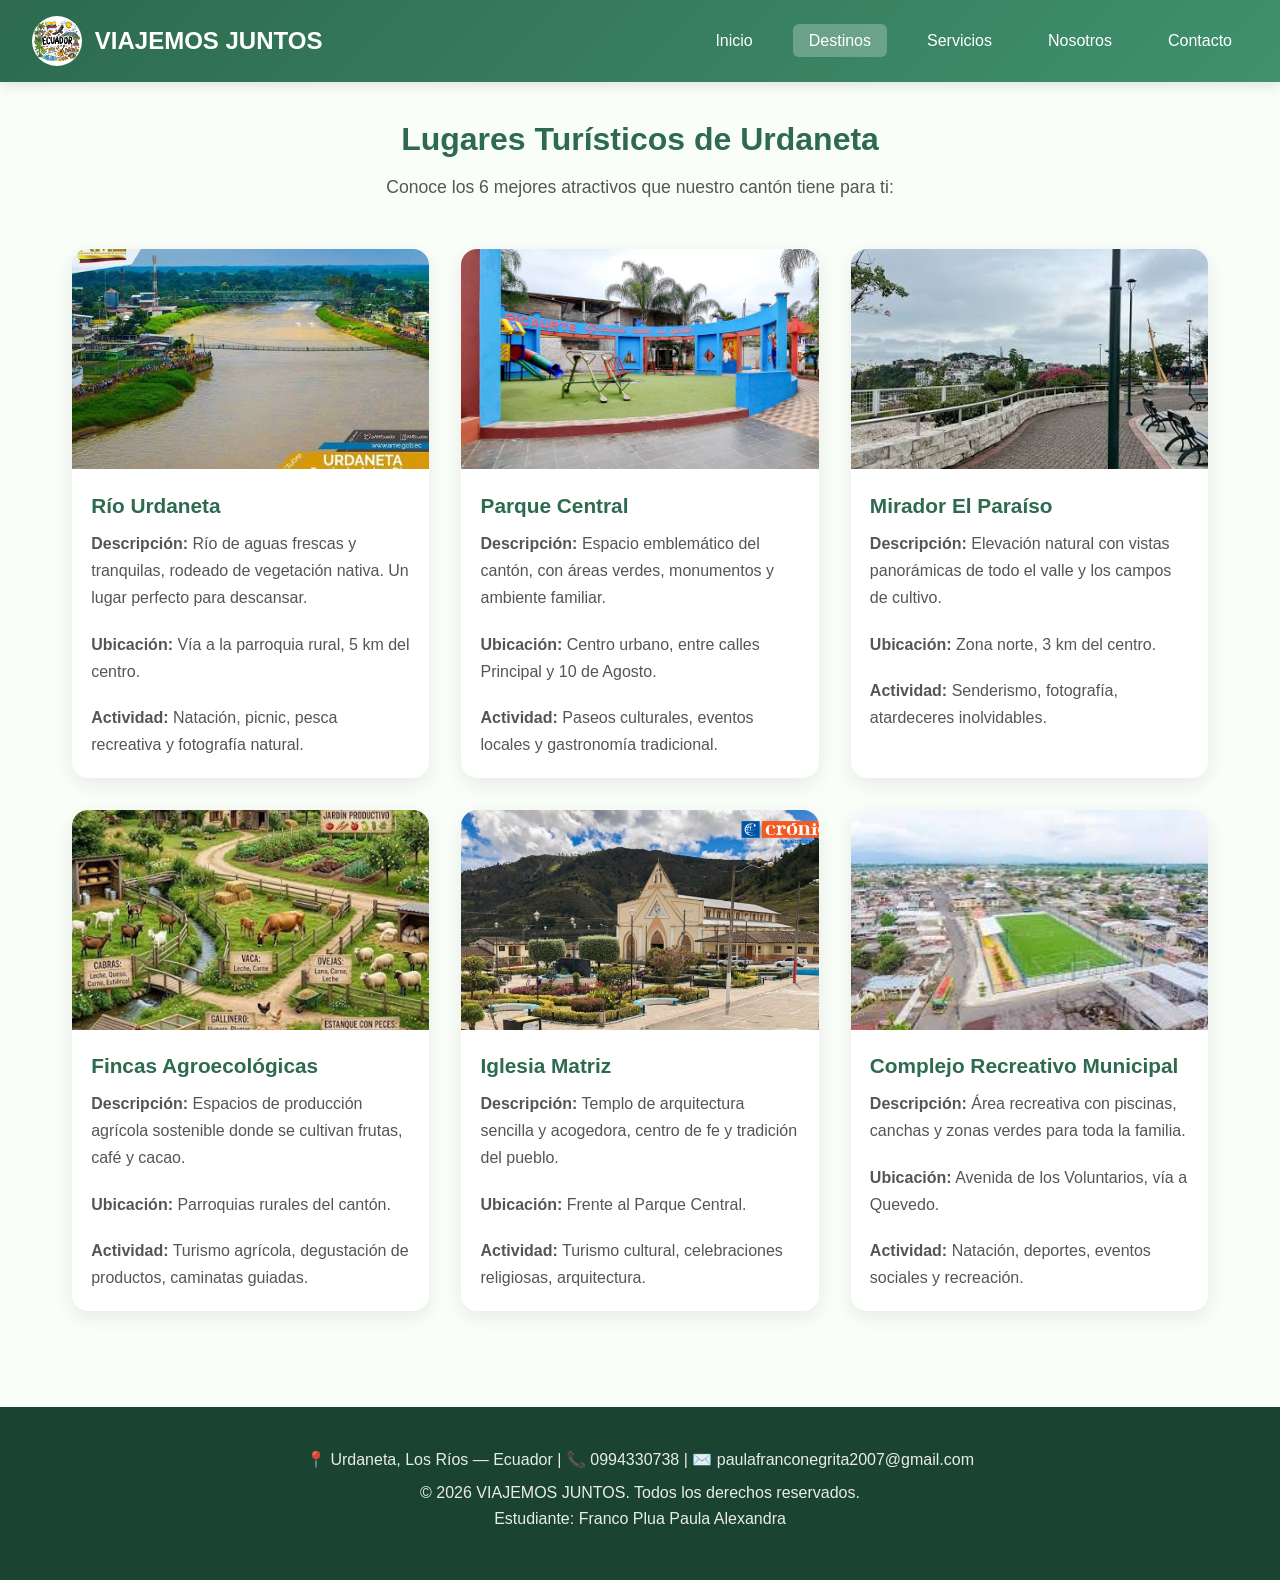
==== destinos.html @ ca6d3c32 "initial commit" ====
<!DOCTYPE html>
<html lang="es">
<head>
    <meta charset="UTF-8">
    <meta name="viewport" content="width=device-width, initial-scale=1.0">
    <title>VIAJEMOS JUNTOS | Destinos</title>
    <link rel="stylesheet" href="css/styles.css">
</head>
<body>
    <header>
        <div class="logo">
            <img src="img/ilustracion-dibujos-animados-sobre-viajes-cultura-ecuador_331981-101.avif" alt="Logo Descubre Urdaneta">
            <h1>VIAJEMOS JUNTOS</h1>
        </div>
        <nav>
            <ul class="menu">
                <li><a href="index.html">Inicio</a></li>
                <li><a href="destinos.html" class="activo">Destinos</a></li>
                <li><a href="servicios.html">Servicios</a></li>
                <li><a href="nosotros.html">Nosotros</a></li>
                <li><a href="contacto.html">Contacto</a></li>
            </ul>
        </nav>
    </header>

    <main class="contenedor">
        <h2 class="titulo-pagina">Lugares Turísticos de Urdaneta</h2>
        <p class="intro">Conoce los 6 mejores atractivos que nuestro cantón tiene para ti:</p>

        <div class="grid-tarjetas">
            <!-- Atractivo 1 -->
            <div class="tarjeta">
                <img src="img/Río Urdaneta.jpg" alt="Río Urdaneta">
                <h3>Río Urdaneta</h3>
                <p><strong>Descripción:</strong> Río de aguas frescas y tranquilas, rodeado de vegetación nativa. Un lugar perfecto para descansar.</p>
                <p><strong>Ubicación:</strong> Vía a la parroquia rural, 5 km del centro.</p>
                <p><strong>Actividad:</strong> Natación, picnic, pesca recreativa y fotografía natural.</p>
            </div>

            <!-- Atractivo 2 -->
            <div class="tarjeta">
                <img src="img/parque central.jpeg" alt="Parque Central">
                <h3> Parque Central</h3>
                <p><strong>Descripción:</strong> Espacio emblemático del cantón, con áreas verdes, monumentos y ambiente familiar.</p>
                <p><strong>Ubicación:</strong> Centro urbano, entre calles Principal y 10 de Agosto.</p>
                <p><strong>Actividad:</strong> Paseos culturales, eventos locales y gastronomía tradicional.</p>
            </div>

            <!-- Atractivo 3 -->
            <div class="tarjeta">
                <img src="img/Mirador El Paraíso.jpg" alt="Mirador El Paraíso">
                <h3>Mirador El Paraíso</h3>
                <p><strong>Descripción:</strong> Elevación natural con vistas panorámicas de todo el valle y los campos de cultivo.</p>
                <p><strong>Ubicación:</strong> Zona norte, 3 km del centro.</p>
                <p><strong>Actividad:</strong> Senderismo, fotografía, atardeceres inolvidables.</p>
            </div>

            <!-- Atractivo 4 -->
            <div class="tarjeta">
                <img src="img/Fincas Agroecológicas.jpg" alt="Fincas Agroecológicas">
                <h3>Fincas Agroecológicas</h3>
                <p><strong>Descripción:</strong> Espacios de producción agrícola sostenible donde se cultivan frutas, café y cacao.</p>
                <p><strong>Ubicación:</strong> Parroquias rurales del cantón.</p>
                <p><strong>Actividad:</strong> Turismo agrícola, degustación de productos, caminatas guiadas.</p>
            </div>

            <!-- Atractivo 5 -->
            <div class="tarjeta">
                <img src="img/Iglesia Matriz.webp" alt="Iglesia Matriz">
                <h3>Iglesia Matriz</h3>
                <p><strong>Descripción:</strong> Templo de arquitectura sencilla y acogedora, centro de fe y tradición del pueblo.</p>
                <p><strong>Ubicación:</strong> Frente al Parque Central.</p>
                <p><strong>Actividad:</strong> Turismo cultural, celebraciones religiosas, arquitectura.</p>
            </div>

            <!-- Atractivo 6 -->
            <div class="tarjeta">
                <img src="img/Complejo Recreativo Municipal.jpg" alt="Complejo Recreativo">
                <h3>Complejo Recreativo Municipal</h3>
                <p><strong>Descripción:</strong> Área recreativa con piscinas, canchas y zonas verdes para toda la familia.</p>
                <p><strong>Ubicación:</strong> Avenida de los Voluntarios, vía a Quevedo.</p>
                <p><strong>Actividad:</strong> Natación, deportes, eventos sociales y recreación.</p>
            </div>
        </div>
    </main>

    <footer>
        <p>📍 Urdaneta, Los Ríos — Ecuador | 📞 0994330738 | ✉️ paulafranconegrita2007@gmail.com</p>
        <p>&copy; 2026 VIAJEMOS JUNTOS. Todos los derechos reservados. <br>Estudiante: Franco Plua Paula Alexandra</p>
    </footer>
</body>
</html>
---- css/styles.css ----
/* ========== ESTILOS GENERALES ========== */
* {
    margin: 0;
    padding: 0;
    box-sizing: border-box;
}

body {
    font-family: 'Segoe UI', Tahoma, Geneva, Verdana, sans-serif;
    line-height: 1.6;
    color: #333;
    background-color: #f9fef9;
}

a {
    text-decoration: none;
    color: inherit;
}

ul {
    list-style: none;
}

img {
    max-width: 100%;
    height: auto;
    display: block;
}

.contenedor {
    max-width: 1200px;
    margin: 0 auto;
    padding: 2rem 1rem;
}

.titulo-pagina {
    text-align: center;
    color: #2d6a4f;
    font-size: 2rem;
    margin-bottom: 0.5rem;
}

.intro {
    text-align: center;
    color: #555;
    margin-bottom: 2rem;
    font-size: 1.1rem;
}

/* ========== HEADER Y MENÚ ========== */
header {
    background: linear-gradient(135deg, #2d6a4f 0%, #40916c 100%);
    color: white;
    padding: 1rem 2rem;
    display: flex;
    justify-content: space-between;
    align-items: center;
    flex-wrap: wrap;
    box-shadow: 0 4px 12px rgba(0,0,0,0.1);
}

.logo {
    display: flex;
    align-items: center;
    gap: 0.8rem;
}

.logo img {
    width: 50px;
    height: 50px;
    border-radius: 50%;
    object-fit: cover;
}

.logo h1 {
    font-size: 1.5rem;
    font-weight: 700;
}

.menu {
    display: flex;
    gap: 1.5rem;
    flex-wrap: wrap;
}

.menu a {
    padding: 0.5rem 1rem;
    border-radius: 6px;
    transition: all 0.3s ease;
    font-weight: 500;
}

.menu a:hover, .menu a.activo {
    background-color: rgba(255,255,255,0.25);
    color: #fff;
}

/* ========== HERO SECTION ========== */
.hero {
    position: relative;
    height: 500px;
    overflow: hidden;
}

.hero img {
    width: 100%;
    height: 100%;
    object-fit: cover;
}

.hero-texto {
    position: absolute;
    top: 50%;
    left: 50%;
    transform: translate(-50%, -50%);
    background: rgba(0,0,0,0.6);
    color: white;
    padding: 2.5rem;
    border-radius: 16px;
    text-align: center;
    max-width: 600px;
    width: 90%;
}

.hero-texto h2 {
    font-size: 2rem;
    margin-bottom: 1rem;
    color: #b7e4c7;
}

.btn {
    display: inline-block;
    margin-top: 1.2rem;
    padding: 0.9rem 2rem;
    background-color: #52b788;
    color: white;
    border-radius: 30px;
    font-weight: bold;
    font-size: 1.1rem;
    transition: all 0.3s ease;
    border: none;
    cursor: pointer;
}

.btn:hover {
    background-color: #40916c;
    transform: translateY(-3px);
    box-shadow: 0 6px 16px rgba(0,0,0,0.2);
}

/* ========== DESCRIPCIÓN ========== */
.descripcion {
    max-width: 900px;
    margin: 3rem auto;
    text-align: center;
    padding: 0 1.5rem;
}

.descripcion h2 {
    color: #2d6a4f;
    font-size: 1.8rem;
    margin-bottom: 1rem;
}

.descripcion p {
    font-size: 1.1rem;
    color: #555;
    line-height: 1.8;
}

/* ========== GRID DE TARJETAS (DESTINOS Y DESTACADOS) ========== */
.destacados h2 {
    text-align: center;
    color: #2d6a4f;
    font-size: 2rem;
    margin-bottom: 2rem;
}

.grid-tarjetas {
    display: grid;
    grid-template-columns: repeat(auto-fit, minmax(320px, 1fr));
    gap: 2rem;
    padding: 1rem;
}

.tarjeta {
    background: white;
    border-radius: 16px;
    overflow: hidden;
    box-shadow: 0 6px 20px rgba(0,0,0,0.08);
    transition: transform 0.3s ease, box-shadow 0.3s ease;
}

.tarjeta:hover {
    transform: translateY(-8px);
    box-shadow: 0 12px 30px rgba(0,0,0,0.12);
}

.tarjeta img {
    width: 100%;
    height: 220px;
    object-fit: cover;
}

.tarjeta h3 {
    color: #2d6a4f;
    padding: 1.2rem 1.2rem 0.5rem;
    font-size: 1.3rem;
}

.tarjeta p {
    padding: 0 1.2rem 1.2rem;
    color: #555;
    line-height: 1.7;
}

/* ========== SERVICIOS ========== */
.grid-servicios {
    display: grid;
    grid-template-columns: repeat(auto-fit, minmax(280px, 1fr));
    gap: 2rem;
}

.tarjeta-servicio {
    background: white;
    padding: 2rem;
    border-radius: 16px;
    box-shadow: 0 6px 20px rgba(0,0,0,0.08);
    text-align: center;
    transition: all 0.3s ease;
}

.tarjeta-servicio:hover {
    transform: scale(1.03);
    box-shadow: 0 12px 30px rgba(0,0,0,0.12);
}

.tarjeta-servicio.destacado {
    border: 3px solid #52b788;
    background: linear-gradient(135deg, #f0fff4 0%, #d8f3dc 100%);
}

.tarjeta-servicio h3 {
    color: #2d6a4f;
    font-size: 1.4rem;
    margin-bottom: 1rem;
}

.precio {
    font-size: 2rem;
    font-weight: bold;
    color: #2d6a4f;
    margin-top: 1.2rem;
}

.precio small {
    font-size: 1rem;
    color: #666;
    font-weight: normal;
}

/* ========== NOSOTROS ========== */
.nosotros-pagina h3 {
    color: #2d6a4f;
    font-size: 1.5rem;
    margin-bottom: 1rem;
}

.bloque-nosotros {
    background: white;
    padding: 2rem;
    border-radius: 16px;
    margin-bottom: 2rem;
    box-shadow: 0 4px 16px rgba(0,0,0,0.06);
}

.mision-vision {
    display: grid;
    grid-template-columns: 1fr 1fr;
    gap: 2rem;
    margin-bottom: 2rem;
}

.bloque {
    background: white;
    padding: 2rem;
    border-radius: 16px;
    box-shadow: 0 4px 16px rgba(0,0,0,0.06);
}

.valores li {
    padding: 0.5rem 0;
    font-size: 1.05rem;
    border-bottom: 1px solid #eee;
}

.valores li:last-child {
    border-bottom: none;
}

/* ========== FORMULARIO DE CONTACTO ========== */
.formulario-contacto {
    background: white;
    padding: 2.5rem;
    border-radius: 16px;
    box-shadow: 0 6px 20px rgba(0,0,0,0.08);
    max-width: 800px;
    margin: 0 auto;
}

.grupo-form {
    margin-bottom: 1.5rem;
}

.grupo-form label {
    display: block;
    margin-bottom: 0.5rem;
    font-weight: 600;
    color: #2d6a4f;
}

.grupo-form input,
.grupo-form select,
.grupo-form textarea {
    width: 100%;
    padding: 0.9rem;
    border: 2px solid #ddd;
    border-radius: 8px;
    font-size: 1rem;
    transition: border-color 0.3s ease, box-shadow 0.3s ease;
}

.grupo-form input:focus,
.grupo-form select:focus,
.grupo-form textarea:focus {
    outline: none;
    border-color: #52b788;
    box-shadow: 0 0 0 4px rgba(82, 183, 136, 0.2);
}

.btn-enviar {
    width: 100%;
    padding: 1rem;
    background: linear-gradient(135deg, #2d6a4f 0%, #40916c 100%);
    color: white;
    border: none;
    border-radius: 8px;
    font-size: 1.1rem;
    font-weight: bold;
    cursor: pointer;
    transition: all 0.3s ease;
}

.btn-enviar:hover {
    background: linear-gradient(135deg, #1b4332 0%, #2d6a4f 100%);
    transform: translateY(-2px);
}

/* ========== FOOTER ========== */
footer {
    background-color: #1b4332;
    color: white;
    text-align: center;
    padding: 2.5rem 1.5rem;
    margin-top: 3rem;
}

footer p {
    margin-bottom: 0.5rem;
    opacity: 0.9;
}

/* ========== DISEÑO RESPONSIVE — MEDIA QUERIES ========== */
@media (max-width: 768px) {
    header {
        flex-direction: column;
        gap: 1rem;
        text-align: center;
    }

    .menu {
        justify-content: center;
        gap: 0.5rem;
    }

    .menu a {
        padding: 0.4rem 0.7rem;
        font-size: 0.9rem;
    }

    .hero {
        height: 380px;
    }

    .hero-texto h2 {
        font-size: 1.4rem;
    }

    .hero-texto {
        padding: 1.5rem;
    }

    .mision-vision {
        grid-template-columns: 1fr;
    }

    .formulario-contacto {
        padding: 1.5rem;
    }

    .titulo-pagina {
        font-size: 1.5rem;
    }

    .grid-tarjetas,
    .grid-servicios {
        grid-template-columns: 1fr;
    }
}

@media (max-width: 480px) {
    .logo h1 {
        font-size: 1.2rem;
    }

    .hero-texto {
        width: 95%;
        padding: 1rem;
    }

    .btn {
        padding: 0.7rem 1.5rem;
        font-size: 1rem;
    }
}
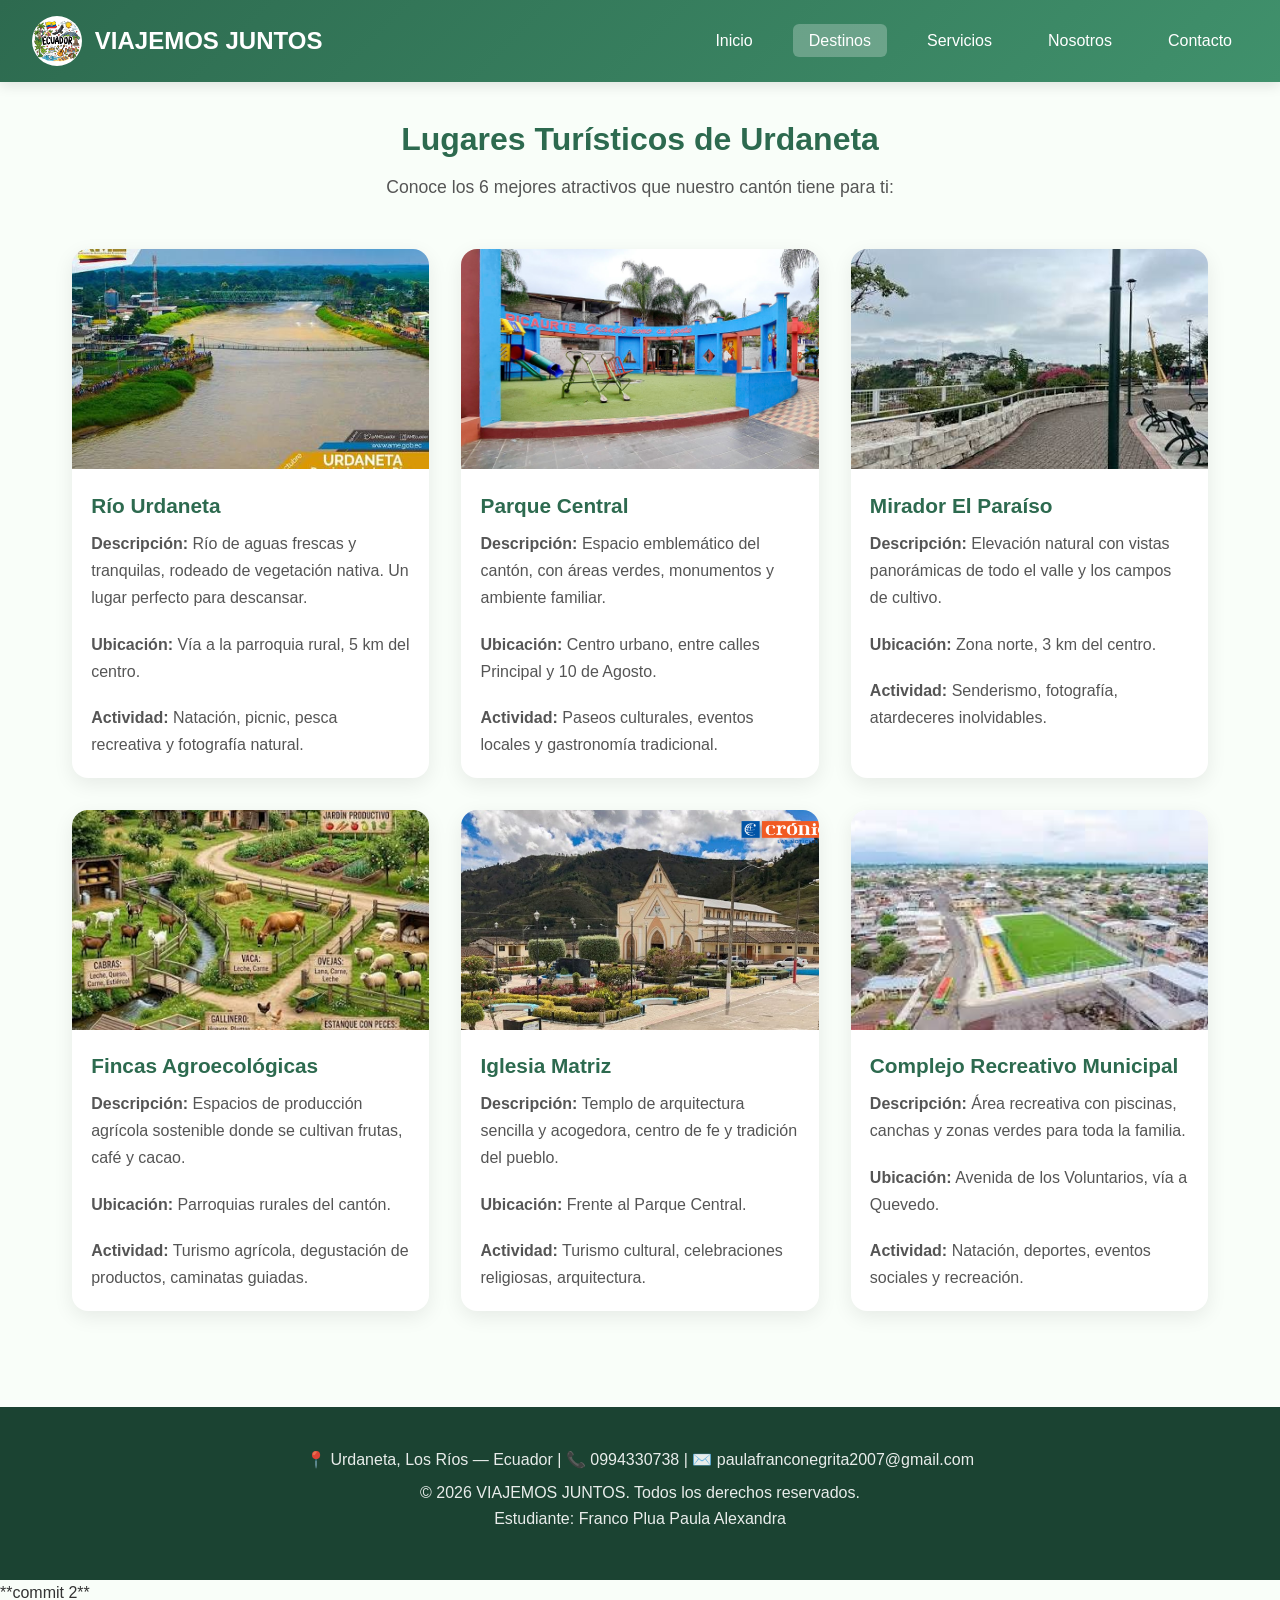
==== commit ae79553f: "Actualizacion index y destinos" ====
--- a/destinos.html
+++ b/destinos.html
@@ -89,4 +89,5 @@
         <p>&copy; 2026 VIAJEMOS JUNTOS. Todos los derechos reservados. <br>Estudiante: Franco Plua Paula Alexandra</p>
     </footer>
 </body>
-</html>+</html>
+**commit 2**
